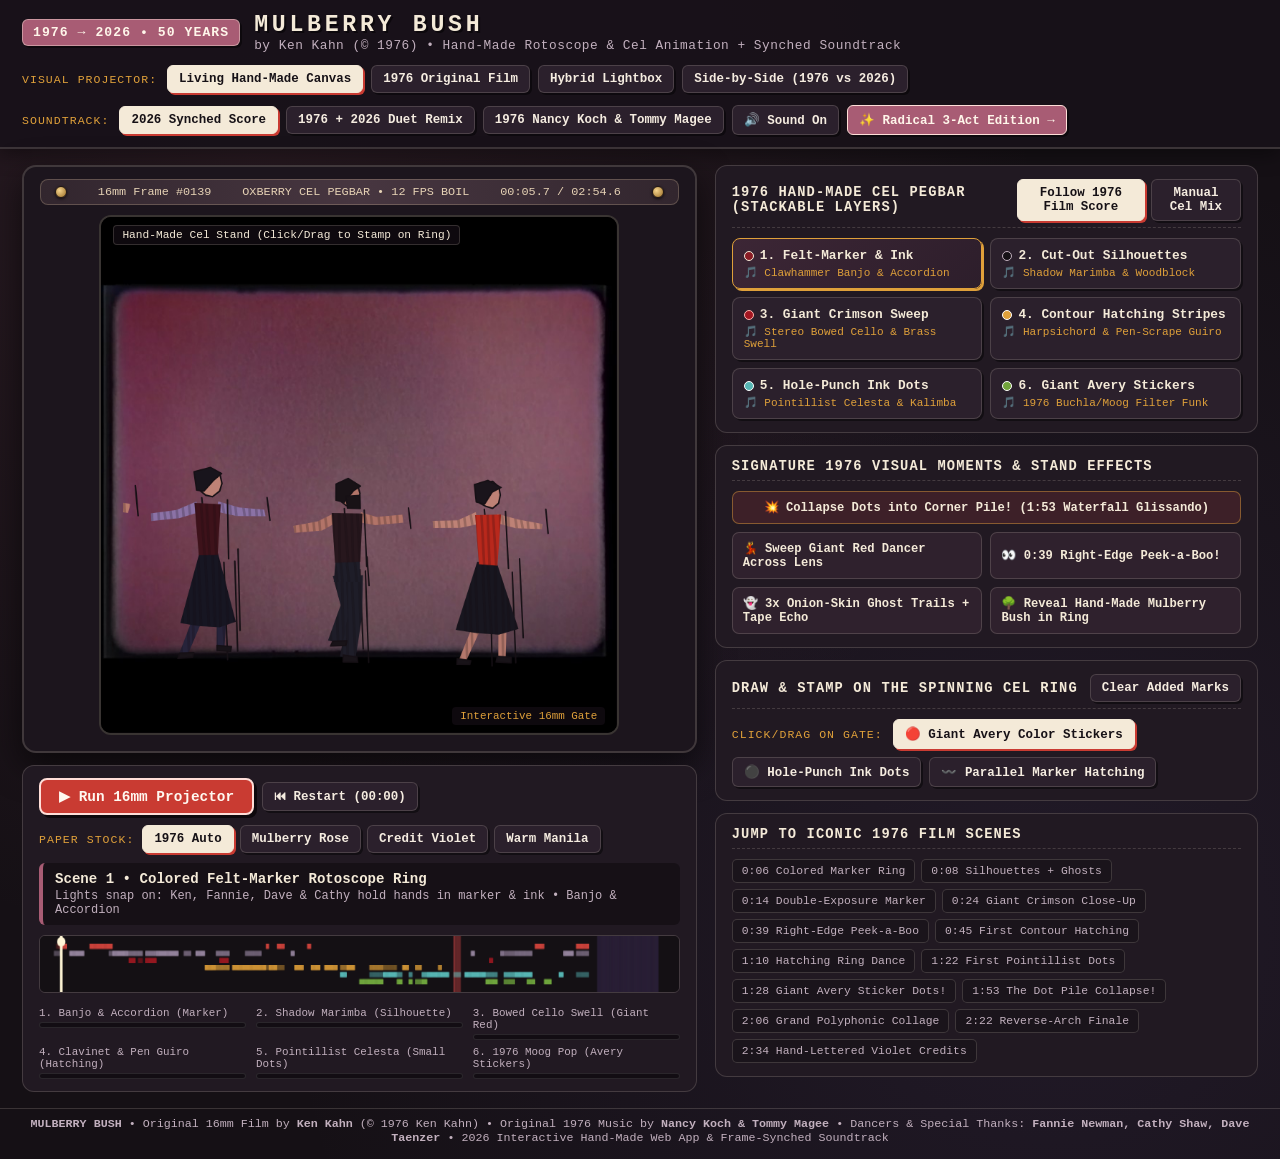
==== index.html @ c64847ab "Initial commit" ====
<!DOCTYPE html>
<html lang="en">
<head>
  <meta charset="UTF-8" />
  <meta name="viewport" content="width=device-width, initial-scale=1.0" />
  <title>MULBERRY BUSH (1976 — 2026) • by Ken Kahn • Interactive Hand-Made Edition</title>
  <link rel="stylesheet" href="styles.css" />
</head>
<body>
  <!-- Top Archival Studio Header -->
  <header class="studio-header">
    <div class="brand-block">
      <span class="year-badge">1976 → 2026 • 50 YEARS</span>
      <div>
        <div class="hand-title">MULBERRY BUSH</div>
        <div class="hand-subtitle">by Ken Kahn (© 1976) • Hand-Made Rotoscope &amp; Cel Animation + Synched Soundtrack</div>
      </div>
    </div>

    <!-- Visual Mode Selector -->
    <div class="header-mode-group">
      <span class="group-label">Visual Projector:</span>
      <button class="pill-btn active" data-view-mode="canvas">Living Hand-Made Canvas</button>
      <button class="pill-btn" data-view-mode="video_only">1976 Original Film</button>
      <button class="pill-btn" data-view-mode="hybrid">Hybrid Lightbox</button>
      <button class="pill-btn" data-view-mode="side_by_side">Side-by-Side (1976 vs 2026)</button>
    </div>

    <!-- Soundtrack Mode Selector -->
    <div class="header-mode-group">
      <span class="group-label">Soundtrack:</span>
      <button class="pill-btn active" data-audio-mode="synched">2026 Synched Score</button>
      <button class="pill-btn" data-audio-mode="hybrid">1976 + 2026 Duet Remix</button>
      <button class="pill-btn" data-audio-mode="original">1976 Nancy Koch &amp; Tommy Magee</button>
      <button class="pill-btn" id="btn-mute">🔊 Sound On</button>
      <a href="radical.html" class="pill-btn" style="text-decoration:none; background:#a85c74; color:#fff6ea; border-color:#ffded8;">✨ Radical 3-Act Edition →</a>
    </div>
  </header>

  <!-- Main Two-Column Animation Stand Workbench -->
  <main class="workbench">
    <!-- Left Column: 16mm Oxberry Animation Stand & Multi-Track Score Scrubber -->
    <section class="stage-column">
      <div class="oxberry-frame">
        <!-- Top Brass Animation Stand Pegbar -->
        <div class="pegbar-strip">
          <span class="peg-pin"></span>
          <span id="frame-readout">16mm Frame #0139</span>
          <span>OXBERRY CEL PEGBAR • 12 FPS BOIL</span>
          <span id="time-readout">00:05.8 / 02:54.6</span>
          <span class="peg-pin"></span>
        </div>

        <!-- Viewport(s) -->
        <div class="stage-dual-wrapper" id="stage-dual-wrapper">
          <!-- Reference 1976 Film Box (Visible in Side-by-Side mode) -->
          <div class="viewport-box" id="orig-video-box">
            <video id="ref-video" src="assets/mulberry_bush_1976_synched.mp4" playsinline preload="auto" muted></video>
            <span class="viewport-tag">1976 Original 16mm Film</span>
          </div>

          <!-- Living Hand-Made Cel Canvas Box -->
          <div class="viewport-box" id="canvas-viewport-box">
            <canvas id="stage-canvas" width="720" height="720"></canvas>
            <span class="viewport-tag">Hand-Made Cel Stand (Click/Drag to Stamp on Ring)</span>
            <span class="stamp-hint-tag">Interactive 16mm Gate</span>
          </div>
        </div>

        <!-- Hybrid Lightbox Crossfader / Split-Screen Curtain Bar -->
        <div class="hybrid-controls-bar hidden" id="hybrid-controls-bar">
          <button class="pill-btn" id="btn-split-curtain">Mode: Lightbox Onion-Skin</button>
          <label for="hybrid-mix-slider">1976 Film ↔ 2026 Canvas Balance:</label>
          <input type="range" id="hybrid-mix-slider" min="0.05" max="0.95" step="0.01" value="0.52" />
        </div>
      </div>

      <!-- Transport, Live Scene Readout, Visual Score Ribbon & 6-Voice Stem Meters -->
      <div class="transport-card">
        <div class="transport-row">
          <div style="display:flex; gap:8px; align-items:center;">
            <button class="primary-play-btn" id="btn-play">
              <span id="play-btn-label">▶ Run 16mm Projector</span>
            </button>
            <button class="pill-btn" id="btn-restart" title="Restart from 00:00">⏮ Restart (00:00)</button>
          </div>

          <div style="display:flex; gap:6px; align-items:center;">
            <span class="group-label">Paper Stock:</span>
            <button class="pill-btn active" data-paper-tint="auto">1976 Auto</button>
            <button class="pill-btn" data-paper-tint="mulberry">Mulberry Rose</button>
            <button class="pill-btn" data-paper-tint="violet">Credit Violet</button>
            <button class="pill-btn" data-paper-tint="parchment">Warm Manila</button>
          </div>
        </div>

        <div class="scene-banner">
          <div id="scene-title">Scene 1 • Colored Felt-Marker Rotoscope Ring</div>
          <div id="scene-desc">Ken, Fannie, Dave &amp; Cathy hold hands in marker &amp; ink • Clawhammer Banjo &amp; Reed Accordion</div>
        </div>

        <!-- Interactive 6-Track Visual & Musical Score Ribbon (Click/Drag to Scrub) -->
        <canvas id="score-ribbon-canvas" width="760" height="58" title="Click or drag to scrub across the 22 scenes of Mulberry Bush (1976)"></canvas>

        <!-- Real-Time 6-Voice Synched Musical Stem Meters -->
        <div class="stem-meters-grid">
          <div class="stem-item">
            <span>1. Banjo &amp; Accordion (Marker)</span>
            <div class="stem-track"><div class="stem-fill" id="stem-bar-colored" style="background:#d6453d;"></div></div>
          </div>
          <div class="stem-item">
            <span>2. Shadow Marimba (Silhouette)</span>
            <div class="stem-track"><div class="stem-fill" id="stem-bar-silhouette" style="background:#9c8aa5;"></div></div>
          </div>
          <div class="stem-item">
            <span>3. Bowed Cello Swell (Giant Red)</span>
            <div class="stem-track"><div class="stem-fill" id="stem-bar-giant_red" style="background:#b01c26;"></div></div>
          </div>
          <div class="stem-item">
            <span>4. Clavinet &amp; Pen Guiro (Hatching)</span>
            <div class="stem-track"><div class="stem-fill" id="stem-bar-hatching" style="background:#d99b38;"></div></div>
          </div>
          <div class="stem-item">
            <span>5. Pointillist Celesta (Small Dots)</span>
            <div class="stem-track"><div class="stem-fill" id="stem-bar-small_dots" style="background:#5bc0be;"></div></div>
          </div>
          <div class="stem-item">
            <span>6. 1976 Moog Pop (Avery Stickers)</span>
            <div class="stem-track"><div class="stem-fill" id="stem-bar-giant_dots" style="background:#76b041;"></div></div>
          </div>
        </div>
      </div>
    </section>

    <!-- Right Column: 1976 Cel Pegbar Stacker, Special Effects & Chapter Navigator -->
    <aside class="controls-column">
      <!-- Card 1: The 6 Hand-Made 1976 Cel Representations -->
      <div class="control-card">
        <div class="card-header">
          <span class="card-title">1976 Hand-Made Cel Pegbar (Stackable Layers)</span>
          <div style="display:flex; gap:6px;">
            <button class="pill-btn active" data-choreo-mode="auto">Follow 1976 Film Score</button>
            <button class="pill-btn" data-choreo-mode="manual">Manual Cel Mix</button>
          </div>
        </div>

        <div class="cel-layers-grid">
          <button class="cel-layer-btn active" data-cel-style="colored">
            <span class="cel-layer-name">
              <span class="cel-dot-swatch" style="background:#8a1c24; border:1.5px solid #f4ead8;"></span>
              1. Felt-Marker &amp; Ink
            </span>
            <span class="cel-layer-voice">🎵 Clawhammer Banjo &amp; Accordion</span>
          </button>

          <button class="cel-layer-btn" data-cel-style="silhouette">
            <span class="cel-layer-name">
              <span class="cel-dot-swatch" style="background:#151116; border:1.5px solid #c2b0be;"></span>
              2. Cut-Out Silhouettes
            </span>
            <span class="cel-layer-voice">🎵 Shadow Marimba &amp; Woodblock</span>
          </button>

          <button class="cel-layer-btn" data-cel-style="giant_red">
            <span class="cel-layer-name">
              <span class="cel-dot-swatch" style="background:#a31621; border:1.5px solid #ffb3ad;"></span>
              3. Giant Crimson Sweep
            </span>
            <span class="cel-layer-voice">🎵 Stereo Bowed Cello &amp; Brass Swell</span>
          </button>

          <button class="cel-layer-btn" data-cel-style="hatching">
            <span class="cel-layer-name">
              <span class="cel-dot-swatch" style="background:#dfa03a; border:1.5px solid #fff;"></span>
              4. Contour Hatching Stripes
            </span>
            <span class="cel-layer-voice">🎵 Harpsichord &amp; Pen-Scrape Guiro</span>
          </button>

          <button class="cel-layer-btn" data-cel-style="small_dots">
            <span class="cel-layer-name">
              <span class="cel-dot-swatch" style="background:#56b6b4; border:1.5px solid #fff;"></span>
              5. Hole-Punch Ink Dots
            </span>
            <span class="cel-layer-voice">🎵 Pointillist Celesta &amp; Kalimba</span>
          </button>

          <button class="cel-layer-btn" data-cel-style="giant_dots">
            <span class="cel-layer-name">
              <span class="cel-dot-swatch" style="background:#72a43c; border:1.5px solid #fff;"></span>
              6. Giant Avery Stickers
            </span>
            <span class="cel-layer-voice">🎵 1976 Buchla/Moog Filter Funk</span>
          </button>
        </div>
      </div>

      <!-- Card 2: Signature 1976 Visual Gags & Interactive Triggers -->
      <div class="control-card">
        <div class="card-header">
          <span class="card-title">Signature 1976 Visual Moments &amp; Stand Effects</span>
        </div>

        <div class="fx-grid">
          <button class="fx-btn full-span" id="btn-trigger-collapse">
            💥 Collapse Dots into Corner Pile! (1:53 Waterfall Glissando)
          </button>
          <button class="fx-btn" id="btn-trigger-giant">
            💃 Sweep Giant Red Dancer Across Lens
          </button>
          <button class="fx-btn" id="btn-trigger-peek">
            👀 0:39 Right-Edge Peek-a-Boo!
          </button>
          <button class="fx-btn" id="btn-toggle-ghost">
            👻 3x Onion-Skin Ghost Trails + Tape Echo
          </button>
          <button class="fx-btn" id="btn-toggle-bush">
            🌳 Reveal Hand-Made Mulberry Bush in Ring
          </button>
        </div>
      </div>

      <!-- Card 3: Interactive Cel Stamp / Pen Tool -->
      <div class="control-card">
        <div class="card-header">
          <span class="card-title">Draw &amp; Stamp on the Spinning Cel Ring</span>
          <button class="pill-btn" id="btn-clear-stamps">Clear Added Marks</button>
        </div>
        <div style="display:flex; flex-wrap:wrap; gap:8px; align-items:center;">
          <span class="group-label">Click/Drag on Gate:</span>
          <button class="pill-btn active" data-stamp-tool="avery">🔴 Giant Avery Color Stickers</button>
          <button class="pill-btn" data-stamp-tool="dots">⚫ Hole-Punch Ink Dots</button>
          <button class="pill-btn" data-stamp-tool="hatching">〰️ Parallel Marker Hatching</button>
        </div>
      </div>

      <!-- Card 4: Instant Scene Jump Chapters (1976 Film Structure) -->
      <div class="control-card">
        <div class="card-header">
          <span class="card-title">Jump to Iconic 1976 Film Scenes</span>
        </div>
        <div class="chapters-grid">
          <button class="chapter-chip" data-jump-time="5.75">0:06 Colored Marker Ring</button>
          <button class="chapter-chip" data-jump-time="8.2">0:08 Silhouettes + Ghosts</button>
          <button class="chapter-chip" data-jump-time="14.0">0:14 Double-Exposure Marker</button>
          <button class="chapter-chip" data-jump-time="24.2">0:24 Giant Crimson Close-Up</button>
          <button class="chapter-chip" data-jump-time="39.0">0:39 Right-Edge Peek-a-Boo</button>
          <button class="chapter-chip" data-jump-time="45.0">0:45 First Contour Hatching</button>
          <button class="chapter-chip" data-jump-time="69.5">1:10 Hatching Ring Dance</button>
          <button class="chapter-chip" data-jump-time="82.0">1:22 First Pointillist Dots</button>
          <button class="chapter-chip" data-jump-time="87.8">1:28 Giant Avery Sticker Dots!</button>
          <button class="chapter-chip" data-jump-time="112.5">1:53 The Dot Pile Collapse!</button>
          <button class="chapter-chip" data-jump-time="126.0">2:06 Grand Polyphonic Collage</button>
          <button class="chapter-chip" data-jump-time="141.8">2:22 Reverse-Arch Finale</button>
          <button class="chapter-chip" data-jump-time="153.5">2:34 Hand-Lettered Violet Credits</button>
        </div>
      </div>
    </aside>
  </main>

  <footer class="credits-footer">
    <strong>MULBERRY BUSH</strong> • Original 16mm Film by <strong>Ken Kahn</strong> (© 1976 Ken Kahn) • Original 1976 Music by <strong>Nancy Koch &amp; Tommy Magee</strong> • Dancers &amp; Special Thanks: <strong>Fannie Newman, Cathy Shaw, Dave Taenzer</strong> • 2026 Interactive Hand-Made Web App &amp; Frame-Synched Soundtrack
  </footer>

  <script src="timeline_data.js"></script>
  <script src="sound_engine.js"></script>
  <script src="cel_renderer.js"></script>
  <script src="app.js"></script>
</body>
</html>
---- styles.css ----
/*
 * MULBERRY BUSH (1976 -> 2026) — 50th Anniversary Interactive Edition
 * Tactile 1976 Oxberry Animation Stand & 16mm Screening Room Styling
 */

:root {
  --bg-darkroom: #151015;
  --bg-panel: #211922;
  --bg-card: #2b202c;
  --paper-cream: #f4ead8;
  --paper-mulberry: #a85c74;
  --paper-violet: #6d559e;
  --ink-black: #161116;
  --accent-red: #c93b32;
  --accent-ochre: #dfa03a;
  --accent-green: #72a43c;
  --accent-teal: #56b6b4;
  --border-warm: rgba(244, 234, 216, 0.16);
  --text-main: #f5ece0;
  --text-muted: #c2b0be;
}

* {
  box-sizing: border-box;
  margin: 0;
  padding: 0;
}

body {
  background-color: var(--bg-darkroom);
  background-image:
    radial-gradient(circle at 20% 15%, rgba(168, 92, 116, 0.14), transparent 55%),
    radial-gradient(circle at 82% 80%, rgba(109, 85, 158, 0.14), transparent 55%);
  color: var(--text-main);
  font-family: "Courier Prime", "Courier New", Courier, monospace;
  min-height: 100vh;
  display: flex;
  flex-direction: column;
  overflow-x: hidden;
}

/* Top Archival Header */
.studio-header {
  display: flex;
  flex-wrap: wrap;
  align-items: center;
  justify-content: space-between;
  gap: 12px;
  padding: 12px 22px;
  background: rgba(24, 18, 25, 0.94);
  border-bottom: 2px solid var(--border-warm);
  box-shadow: 0 4px 20px rgba(0, 0, 0, 0.45);
}

.brand-block {
  display: flex;
  align-items: center;
  gap: 14px;
}

.year-badge {
  background: var(--paper-mulberry);
  color: #fff6ea;
  padding: 5px 10px;
  border-radius: 6px;
  font-weight: 700;
  font-size: 0.82rem;
  letter-spacing: 0.08em;
  border: 1.5px solid rgba(255, 240, 225, 0.4);
  box-shadow: 2px 2px 0 #0d090d;
}

.hand-title {
  font-size: 1.45rem;
  font-weight: 700;
  letter-spacing: 0.16em;
  color: var(--paper-cream);
  text-shadow: 2px 2px 0 #0c080c;
}

.hand-subtitle {
  font-size: 0.8rem;
  color: var(--text-muted);
  letter-spacing: 0.04em;
}

.header-mode-group {
  display: flex;
  flex-wrap: wrap;
  align-items: center;
  gap: 8px;
}

.group-label {
  font-size: 0.72rem;
  text-transform: uppercase;
  letter-spacing: 0.09em;
  color: var(--accent-ochre);
  margin-right: 2px;
}

.pill-btn {
  background: var(--bg-card);
  color: var(--text-main);
  border: 1.5px solid var(--border-warm);
  padding: 6px 11px;
  border-radius: 6px;
  font-family: inherit;
  font-size: 0.78rem;
  font-weight: 600;
  cursor: pointer;
  transition: all 0.14s ease;
  box-shadow: 2px 2px 0 rgba(0, 0, 0, 0.45);
}

.pill-btn:hover {
  border-color: var(--paper-cream);
  transform: translateY(-1px);
}

.pill-btn.active {
  background: var(--paper-cream);
  color: var(--ink-black);
  border-color: var(--paper-cream);
  box-shadow: 2px 2px 0 var(--accent-red);
}

/* Main Two-Column Workbench */
.workbench {
  display: grid;
  grid-template-columns: minmax(420px, 1.18fr) minmax(360px, 0.95fr);
  gap: 18px;
  padding: 16px 22px;
  max-width: 1560px;
  width: 100%;
  margin: 0 auto;
  flex: 1;
}

@media (max-width: 1080px) {
  .workbench {
    grid-template-columns: 1fr;
  }
}

/* Left Column: Animation Stand Viewport & Score Scrubber */
.stage-column {
  display: flex;
  flex-direction: column;
  gap: 12px;
}

.oxberry-frame {
  background: #1c151d;
  border: 2px solid var(--border-warm);
  border-radius: 14px;
  padding: 12px 16px 16px;
  box-shadow: 0 12px 34px rgba(0, 0, 0, 0.6);
  display: flex;
  flex-direction: column;
  align-items: center;
  gap: 10px;
}

/* Brass Animation Pegbar at top of Cel Stand */
.pegbar-strip {
  width: 100%;
  display: flex;
  align-items: center;
  justify-content: space-between;
  padding: 5px 14px;
  background: linear-gradient(90deg, #32262e, #473640, #32262e);
  border-radius: 8px;
  border: 1px solid rgba(255, 225, 180, 0.22);
  font-size: 0.74rem;
  color: #e6d2b5;
}

.peg-pin {
  display: inline-block;
  width: 12px;
  height: 12px;
  border-radius: 50%;
  background: radial-gradient(circle at 35% 35%, #f5d38c, #996d26);
  border: 1.5px solid #241914;
  box-shadow: 0 1px 3px rgba(0, 0, 0, 0.7);
}

/* Viewport Container (Supports Single or Side-by-Side Dual Projectors) */
.stage-dual-wrapper {
  width: 100%;
  display: flex;
  justify-content: center;
  align-items: center;
  gap: 12px;
}

.viewport-box {
  position: relative;
  width: 100%;
  max-width: 520px;
  aspect-ratio: 1 / 1;
  background: #070507;
  border-radius: 12px;
  overflow: hidden;
  border: 2px solid rgba(255, 240, 220, 0.2);
  box-shadow: inset 0 0 24px rgba(0, 0, 0, 0.85);
}

.stage-dual-wrapper:not(.side-by-side) #orig-video-box {
  display: none;
}

.stage-dual-wrapper.side-by-side .viewport-box {
  max-width: 360px;
}

#stage-canvas,
#ref-video {
  width: 100%;
  height: 100%;
  display: block;
  object-fit: contain;
  cursor: crosshair;
}

.viewport-tag {
  position: absolute;
  top: 8px;
  left: 12px;
  background: rgba(18, 12, 18, 0.82);
  color: var(--paper-cream);
  font-size: 0.7rem;
  padding: 3px 8px;
  border-radius: 4px;
  border: 1px solid var(--border-warm);
  pointer-events: none;
}

.stamp-hint-tag {
  position: absolute;
  bottom: 8px;
  right: 12px;
  background: rgba(18, 12, 18, 0.78);
  color: var(--accent-ochre);
  font-size: 0.68rem;
  padding: 3px 8px;
  border-radius: 4px;
  pointer-events: none;
}

.hybrid-controls-bar {
  width: 100%;
  display: flex;
  align-items: center;
  justify-content: center;
  gap: 14px;
  padding: 8px 12px;
  background: rgba(43, 32, 44, 0.85);
  border-radius: 8px;
  border: 1px solid var(--border-warm);
  font-size: 0.78rem;
}

.hybrid-controls-bar.hidden {
  display: none;
}

/* Transport & Scene Banner */
.transport-card {
  background: var(--bg-panel);
  border: 1.5px solid var(--border-warm);
  border-radius: 12px;
  padding: 12px 16px;
  display: flex;
  flex-direction: column;
  gap: 10px;
}

.transport-row {
  display: flex;
  flex-wrap: wrap;
  align-items: center;
  justify-content: space-between;
  gap: 10px;
}

.primary-play-btn {
  background: var(--accent-red);
  color: #fff8f0;
  border: 2px solid #ffded8;
  padding: 8px 18px;
  border-radius: 8px;
  font-family: inherit;
  font-size: 0.9rem;
  font-weight: 700;
  cursor: pointer;
  box-shadow: 3px 3px 0 #0d080c;
  transition: transform 0.1s ease;
}

.primary-play-btn.playing {
  background: var(--accent-ochre);
  color: #161015;
  border-color: #fff3d1;
}

.primary-play-btn:hover {
  transform: translateY(-1px);
}

.scene-banner {
  background: rgba(20, 15, 21, 0.85);
  border-left: 4px solid var(--paper-mulberry);
  padding: 8px 12px;
  border-radius: 6px;
}

#scene-title {
  font-size: 0.88rem;
  font-weight: 700;
  color: var(--paper-cream);
}

#scene-desc {
  font-size: 0.75rem;
  color: var(--text-muted);
  margin-top: 2px;
}

#score-ribbon-canvas {
  width: 100%;
  height: 58px;
  border-radius: 6px;
  border: 1px solid var(--border-warm);
  cursor: pointer;
  display: block;
}

/* 6-Voice Synched Stem Visualizer */
.stem-meters-grid {
  display: grid;
  grid-template-columns: repeat(3, 1fr);
  gap: 6px 10px;
  padding-top: 4px;
}

.stem-item {
  display: flex;
  flex-direction: column;
  gap: 3px;
  font-size: 0.68rem;
  color: var(--text-muted);
}

.stem-track {
  height: 6px;
  background: #120d13;
  border-radius: 4px;
  overflow: hidden;
  border: 1px solid rgba(255, 255, 255, 0.1);
}

.stem-fill {
  height: 100%;
  width: 0%;
  transition: width 0.06s linear;
}

/* Right Column: Cel Pegbar & Creative Soundboard */
.controls-column {
  display: flex;
  flex-direction: column;
  gap: 12px;
}

.control-card {
  background: var(--bg-panel);
  border: 1.5px solid var(--border-warm);
  border-radius: 12px;
  padding: 13px 16px;
  display: flex;
  flex-direction: column;
  gap: 10px;
}

.card-header {
  display: flex;
  align-items: center;
  justify-content: space-between;
  border-bottom: 1px dashed var(--border-warm);
  padding-bottom: 6px;
}

.card-title {
  font-size: 0.86rem;
  font-weight: 700;
  text-transform: uppercase;
  letter-spacing: 0.08em;
  color: var(--paper-cream);
}

/* 6 Hand-Made Cel Layer Cards */
.cel-layers-grid {
  display: grid;
  grid-template-columns: repeat(2, 1fr);
  gap: 8px;
}

.cel-layer-btn {
  display: flex;
  flex-direction: column;
  align-items: flex-start;
  gap: 3px;
  padding: 9px 11px;
  background: var(--bg-card);
  border: 1.5px solid var(--border-warm);
  border-radius: 8px;
  color: var(--text-main);
  font-family: inherit;
  text-align: left;
  cursor: pointer;
  transition: all 0.14s ease;
  box-shadow: 2px 2px 0 rgba(0, 0, 0, 0.45);
}

.cel-layer-btn:hover {
  border-color: var(--paper-cream);
}

.cel-layer-btn.active {
  background: linear-gradient(135deg, #3c2635, #2d1e2b);
  border-color: var(--accent-ochre);
  box-shadow: 2px 2px 0 var(--accent-ochre);
}

.cel-layer-name {
  font-size: 0.8rem;
  font-weight: 700;
  color: var(--paper-cream);
  display: flex;
  align-items: center;
  gap: 6px;
}

.cel-layer-voice {
  font-size: 0.69rem;
  color: var(--accent-ochre);
}

.cel-dot-swatch {
  display: inline-block;
  width: 10px;
  height: 10px;
  border-radius: 50%;
}

/* Special Effects & Chapter Grid */
.fx-grid {
  display: grid;
  grid-template-columns: repeat(2, 1fr);
  gap: 8px;
}

.fx-btn {
  padding: 8px 10px;
  background: #2f212d;
  color: var(--paper-cream);
  border: 1.5px solid var(--border-warm);
  border-radius: 7px;
  font-family: inherit;
  font-size: 0.76rem;
  font-weight: 600;
  cursor: pointer;
  text-align: left;
  transition: all 0.12s ease;
}

.fx-btn:hover {
  border-color: var(--accent-ochre);
  background: #3b2838;
}

.fx-btn.active {
  background: var(--accent-red);
  color: #fff;
  border-color: #ffe2dc;
}

.fx-btn.full-span {
  grid-column: 1 / -1;
  text-align: center;
  background: #3d2028;
  border-color: rgba(223, 160, 58, 0.45);
}

.chapters-grid {
  display: flex;
  flex-wrap: wrap;
  gap: 6px;
}

.chapter-chip {
  background: #1a141b;
  color: var(--text-muted);
  border: 1px solid var(--border-warm);
  padding: 5px 9px;
  border-radius: 5px;
  font-family: inherit;
  font-size: 0.71rem;
  cursor: pointer;
  transition: all 0.12s ease;
}

.chapter-chip:hover {
  color: var(--paper-cream);
  border-color: var(--paper-mulberry);
  background: #2d1f28;
}

.credits-footer {
  text-align: center;
  font-size: 0.73rem;
  color: var(--text-muted);
  padding: 8px 20px 14px;
  border-top: 1px solid var(--border-warm);
}
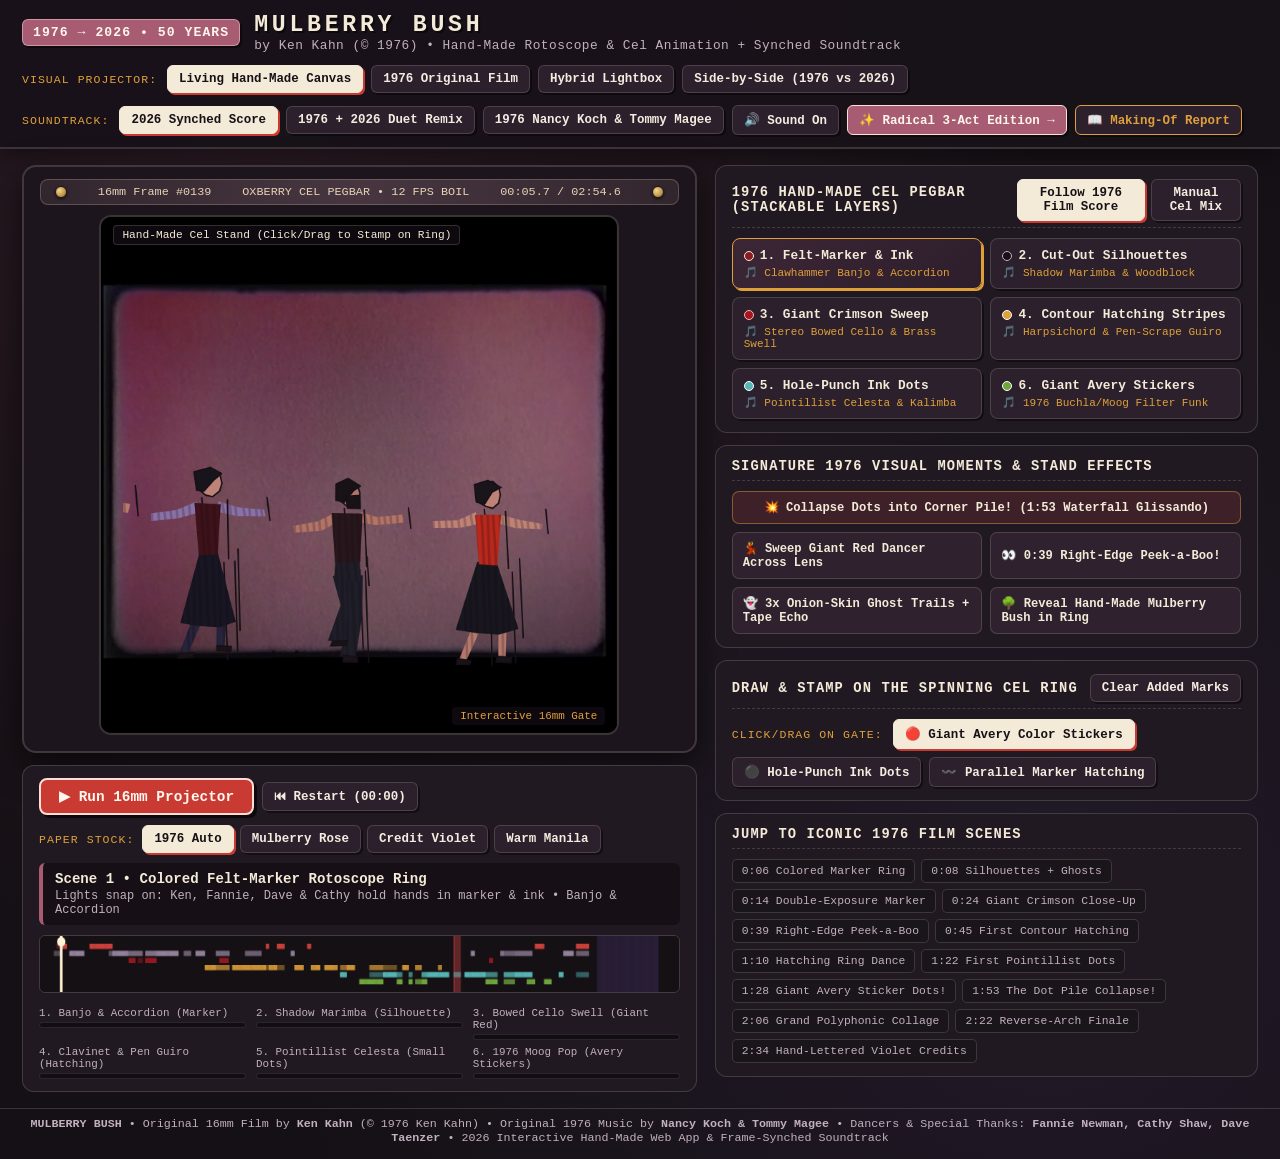
==== commit b10655b4: "Added making of report" ====
--- a/index.html
+++ b/index.html
@@ -34,6 +34,7 @@
       <button class="pill-btn" data-audio-mode="original">1976 Nancy Koch &amp; Tommy Magee</button>
       <button class="pill-btn" id="btn-mute">🔊 Sound On</button>
       <a href="radical.html" class="pill-btn" style="text-decoration:none; background:#a85c74; color:#fff6ea; border-color:#ffded8;">✨ Radical 3-Act Edition →</a>
+      <a href="report.html" class="pill-btn" style="text-decoration:none; background:#2b202c; color:#dfa03a; border-color:#dfa03a;">📖 Making-Of Report</a>
     </div>
   </header>
 
